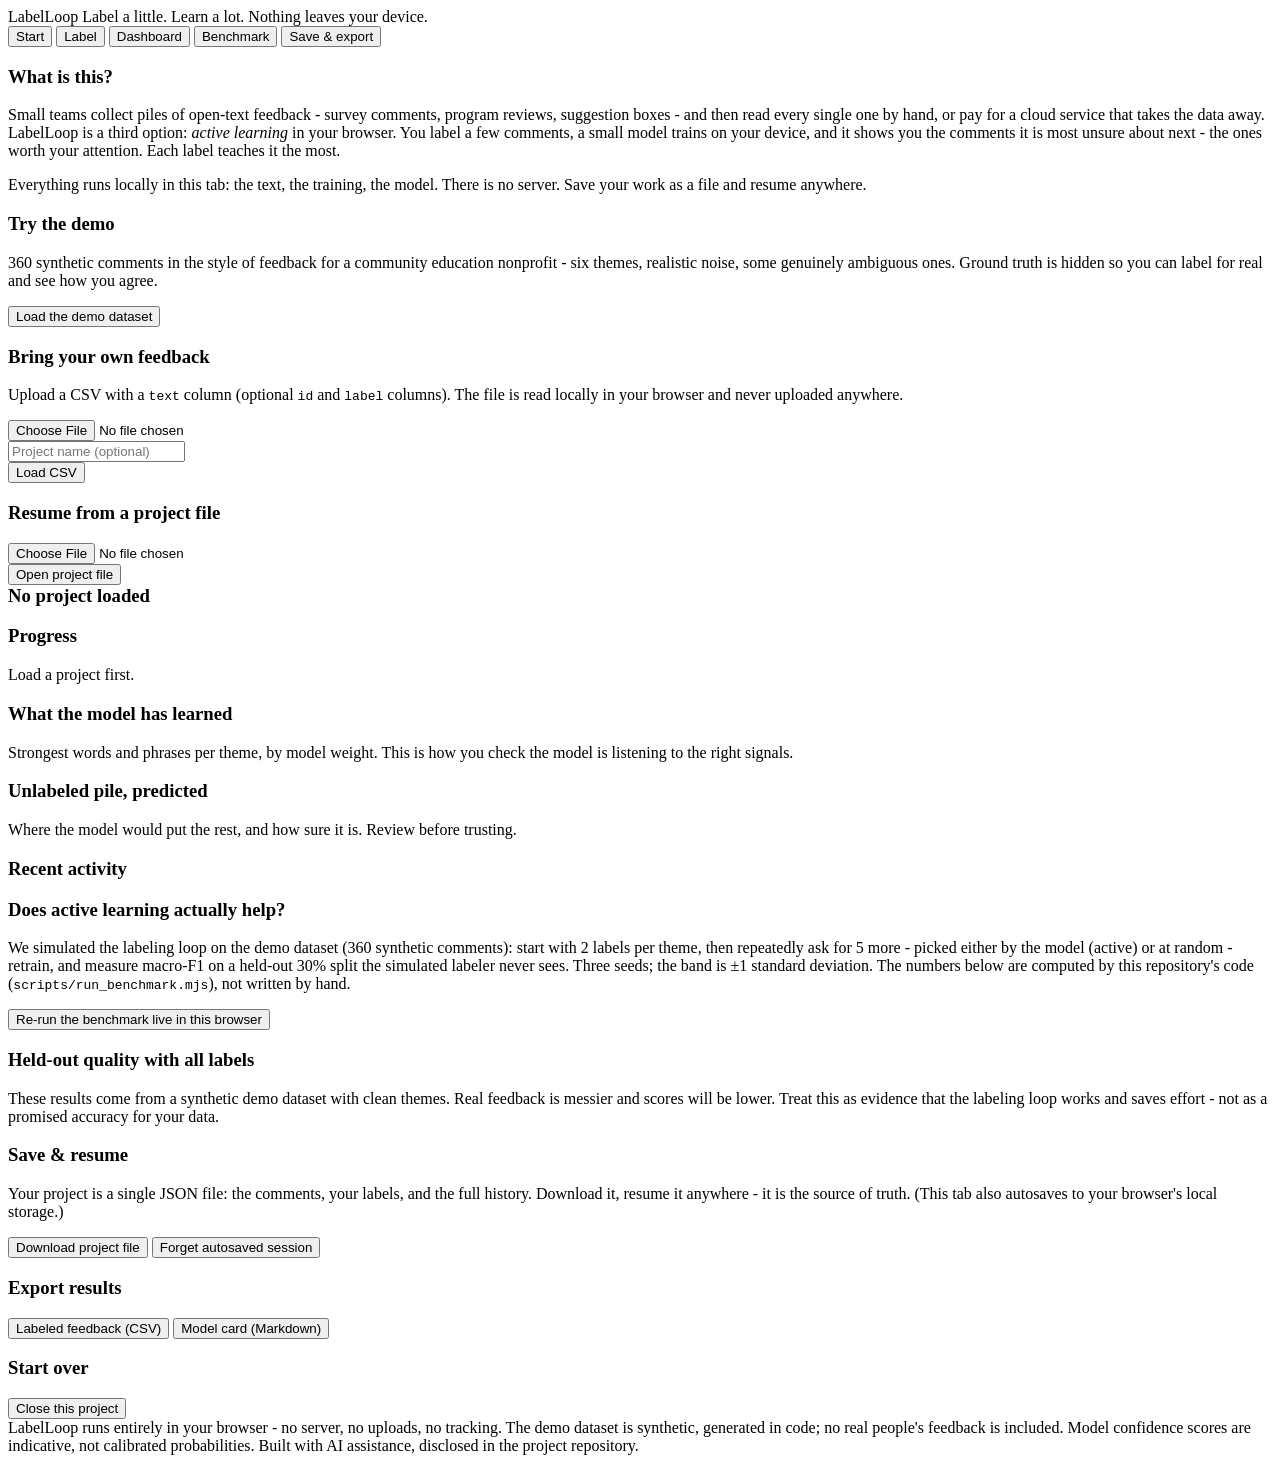
==== index.html @ e8eb0344 "Rename 1-index.html to index.html" ====
<!doctype html>
<html lang="en">
<head>
  <meta charset="utf-8" />
  <meta name="viewport" content="width=device-width, initial-scale=1" />
  <title>LabelLoop - active-learning triage for open-text feedback</title>
  <meta name="description" content="Label a few comments, and LabelLoop's in-browser model picks the ones worth your time next. Everything runs locally on your device." />
  <link rel="stylesheet" href="styles.css" />
</head>
<body>
  <header class="top">
    <span class="brand">LabelLoop</span>
    <span class="tagline">Label a little. Learn a lot. Nothing leaves your device.</span>
    <nav class="tabs" id="tabs">
      <button data-page="start" class="active">Start</button>
      <button data-page="label">Label</button>
      <button data-page="dashboard">Dashboard</button>
      <button data-page="benchmark">Benchmark</button>
      <button data-page="export">Save &amp; export</button>
    </nav>
  </header>

  <main>
    <!-- ---------------------------------------------------------- Start -->
    <section class="page active" id="page-start">
      <div class="panel">
        <h3>What is this?</h3>
        <p>
          Small teams collect piles of open-text feedback - survey comments, program
          reviews, suggestion boxes - and then read every single one by hand, or pay
          for a cloud service that takes the data away. LabelLoop is a third option:
          <em>active learning</em> in your browser. You label a few comments, a small
          model trains on your device, and it shows you the comments it is most unsure
          about next - the ones worth your attention. Each label teaches it the most.
        </p>
        <p class="muted small">
          Everything runs locally in this tab: the text, the training, the model.
          There is no server. Save your work as a file and resume anywhere.
        </p>
      </div>

      <div class="panel" id="resume-panel" style="display:none">
        <h3>Welcome back</h3>
        <p class="muted small" id="resume-summary"></p>
        <div class="upload-row">
          <button class="btn" id="btn-resume-local">Resume saved session</button>
          <button class="btn ghost" id="btn-discard-local">Discard</button>
        </div>
      </div>

      <div class="grid2">
        <div class="panel">
          <h3>Try the demo</h3>
          <p class="muted small">
            360 synthetic comments in the style of feedback for a community education
            nonprofit - six themes, realistic noise, some genuinely ambiguous ones.
            Ground truth is hidden so you can label for real and see how you agree.
          </p>
          <button class="btn" id="btn-demo">Load the demo dataset</button>
        </div>
        <div class="panel">
          <h3>Bring your own feedback</h3>
          <p class="muted small">
            Upload a CSV with a <code>text</code> column (optional <code>id</code> and
            <code>label</code> columns). The file is read locally in your browser and
            never uploaded anywhere.
          </p>
          <div class="upload-row">
            <input type="file" id="file-csv" accept=".csv,text/csv" />
          </div>
          <div class="upload-row">
            <input type="text" id="csv-project-name" placeholder="Project name (optional)" />
          </div>
          <button class="btn secondary" id="btn-load-csv">Load CSV</button>
        </div>
      </div>

      <div class="panel">
        <h3>Resume from a project file</h3>
        <div class="upload-row">
          <input type="file" id="file-project" accept=".json,application/json" />
        </div>
        <button class="btn secondary" id="btn-load-project">Open project file</button>
      </div>

      <div class="note" id="start-status" style="display:none"></div>
    </section>

    <!-- ---------------------------------------------------------- Label -->
    <section class="page" id="page-label">
      <div class="panel">
        <div style="display:flex; justify-content:space-between; align-items:baseline; flex-wrap:wrap; gap:8px">
          <h3 style="margin:0" id="label-project-name">No project loaded</h3>
          <span class="muted small" id="label-progress-text"></span>
        </div>
        <div class="progress-wrap" style="margin-top:10px"><div class="progress-fill" id="label-progress-fill" style="width:0%"></div></div>
        <div class="chips" id="label-class-chips"></div>
      </div>

      <div class="panel" id="label-work" style="display:none">
        <p class="muted small" id="suggestion-reason"></p>
        <div class="label-card" id="current-text"></div>
        <p class="small muted">What is this comment mainly about?</p>
        <div class="class-buttons" id="class-buttons"></div>
        <div class="upload-row">
          <input type="text" id="new-class-name" placeholder="or add a new theme&hellip;" style="max-width:240px" />
          <button class="btn ghost" id="btn-add-class">Add theme</button>
          <span style="flex:1"></span>
          <button class="btn ghost" id="btn-skip">Skip for now</button>
          <button class="btn ghost" id="btn-undo">Undo last</button>
        </div>
        <div id="after-label" style="display:none">
          <p class="small muted" style="margin-bottom:4px">What the model expected (indicative confidence, not calibrated):</p>
          <div id="conf-bars"></div>
        </div>
      </div>

      <div class="panel" id="label-queue-panel" style="display:none">
        <h3>Coming up</h3>
        <ul class="queue-list" id="queue-list"></ul>
      </div>
    </section>

    <!-- ------------------------------------------------------- Dashboard -->
    <section class="page" id="page-dashboard">
      <div class="panel">
        <h3>Progress</h3>
        <div id="dash-summary" class="muted small">Load a project first.</div>
        <div class="chips" id="dash-chips"></div>
      </div>
      <div class="grid2">
        <div class="panel">
          <h3>What the model has learned</h3>
          <p class="muted small">Strongest words and phrases per theme, by model weight. This is how you check the model is listening to the right signals.</p>
          <div id="top-terms" class="small"></div>
        </div>
        <div class="panel">
          <h3>Unlabeled pile, predicted</h3>
          <p class="muted small">Where the model would put the rest, and how sure it is. Review before trusting.</p>
          <div id="pred-dist" class="small"></div>
        </div>
      </div>
      <div class="panel" id="truth-panel" style="display:none">
        <h3>Demo ground truth check</h3>
        <p class="muted small">The demo set ships with hidden reference labels. This is how often your labels agree with them.</p>
        <div id="truth-stats" class="small"></div>
      </div>
      <div class="panel">
        <h3>Recent activity</h3>
        <ul class="queue-list" id="history-list"></ul>
      </div>
    </section>

    <!-- ------------------------------------------------------- Benchmark -->
    <section class="page" id="page-benchmark">
      <div class="panel">
        <h3>Does active learning actually help?</h3>
        <p class="muted small">
          We simulated the labeling loop on the demo dataset (360 synthetic comments):
          start with 2 labels per theme, then repeatedly ask for 5 more - picked either
          by the model (active) or at random - retrain, and measure macro-F1 on a
          held-out 30% split the simulated labeler never sees. Three seeds; the band is
          &plusmn;1 standard deviation. The numbers below are computed by this
          repository's code (<code>scripts/run_benchmark.mjs</code>), not written by hand.
        </p>
        <div class="upload-row">
          <button class="btn secondary" id="btn-rerun-bench">Re-run the benchmark live in this browser</button>
          <span class="muted small" id="bench-status"></span>
        </div>
      </div>
      <div class="panel">
        <div id="bench-chart"></div>
        <div id="bench-numbers" class="small" style="margin-top:10px"></div>
      </div>
      <div class="panel">
        <h3>Held-out quality with all labels</h3>
        <div id="final-report" class="small"></div>
      </div>
      <div class="notice">
        These results come from a synthetic demo dataset with clean themes. Real
        feedback is messier and scores will be lower. Treat this as evidence that the
        labeling loop works and saves effort - not as a promised accuracy for your data.
      </div>
    </section>

    <!-- ---------------------------------------------------------- Export -->
    <section class="page" id="page-export">
      <div class="panel">
        <h3>Save &amp; resume</h3>
        <p class="muted small">
          Your project is a single JSON file: the comments, your labels, and the full
          history. Download it, resume it anywhere - it is the source of truth.
          (This tab also autosaves to your browser's local storage.)
        </p>
        <div class="upload-row">
          <button class="btn" id="btn-download-project">Download project file</button>
          <button class="btn ghost" id="btn-clear-local">Forget autosaved session</button>
        </div>
      </div>
      <div class="panel">
        <h3>Export results</h3>
        <div class="upload-row">
          <button class="btn secondary" id="btn-download-csv">Labeled feedback (CSV)</button>
          <button class="btn secondary" id="btn-download-modelcard">Model card (Markdown)</button>
        </div>
      </div>
      <div class="panel">
        <h3>Start over</h3>
        <button class="btn ghost" id="btn-reset">Close this project</button>
      </div>
    </section>
  </main>

  <footer class="site">
    LabelLoop runs entirely in your browser - no server, no uploads, no tracking.
    The demo dataset is synthetic, generated in code; no real people's feedback is
    included. Model confidence scores are indicative, not calibrated probabilities.
    Built with AI assistance, disclosed in the project repository.
  </footer>

  <script type="module" src="app.js"></script>
</body>
</html>
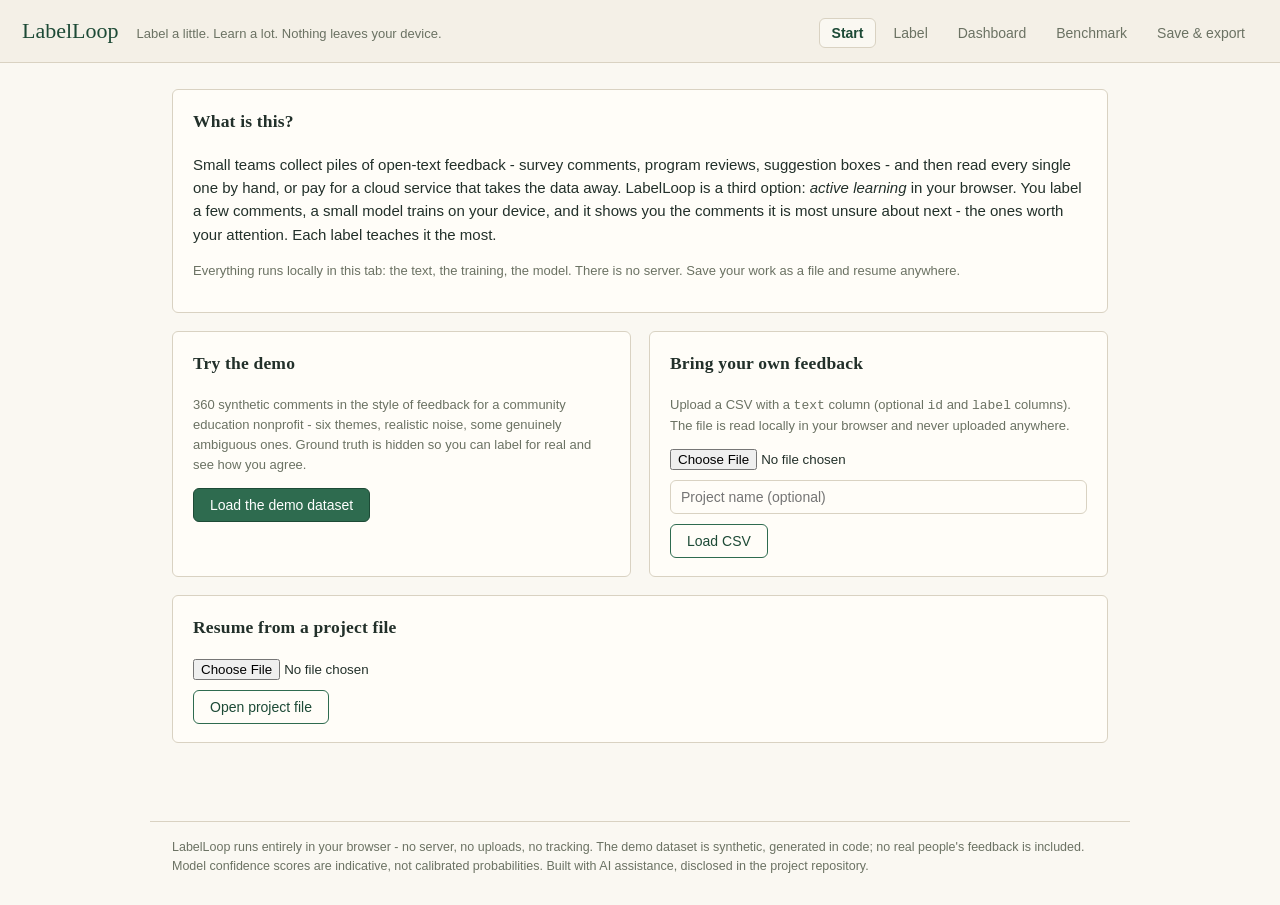
==== commit eaa77fe4: "Fix code reference in index.html" ====
--- a/index.html
+++ b/index.html
@@ -161,7 +161,7 @@
           by the model (active) or at random - retrain, and measure macro-F1 on a
           held-out 30% split the simulated labeler never sees. Three seeds; the band is
           &plusmn;1 standard deviation. The numbers below are computed by this
-          repository's code (<code>scripts/run_benchmark.mjs</code>), not written by hand.
+          repository's code (<code>run_benchmark.mjs</code>), not written by hand.
         </p>
         <div class="upload-row">
           <button class="btn secondary" id="btn-rerun-bench">Re-run the benchmark live in this browser</button>
--- a/styles.css
+++ b/styles.css
@@ -0,0 +1,220 @@
+/* LabelLoop - handcrafted light theme. Cream paper, ink text, one green accent,
+   thin borders, small radii. No card spam, no heavy shadows. */
+
+:root {
+  --paper: #faf8f2;
+  --panel: #f4f0e7;
+  --ink: #22302a;
+  --muted: #6b7263;
+  --line: #d9d2c2;
+  --accent: #2e6b4f;
+  --accent-ink: #1d4a36;
+  --warn: #b4552d;
+}
+
+* { box-sizing: border-box; }
+
+body {
+  margin: 0;
+  background: var(--paper);
+  color: var(--ink);
+  font-family: "Segoe UI", "Helvetica Neue", Arial, sans-serif;
+  font-size: 15px;
+  line-height: 1.55;
+}
+
+h1, h2, h3 {
+  font-family: Georgia, "Times New Roman", serif;
+  font-weight: 600;
+  letter-spacing: 0.01em;
+  color: var(--ink);
+}
+
+header.top {
+  border-bottom: 1px solid var(--line);
+  background: var(--panel);
+  padding: 14px 22px;
+  display: flex;
+  align-items: baseline;
+  gap: 18px;
+  flex-wrap: wrap;
+}
+
+header.top .brand {
+  font-family: Georgia, serif;
+  font-size: 22px;
+  color: var(--accent-ink);
+}
+
+header.top .tagline { color: var(--muted); font-size: 13px; }
+
+nav.tabs { display: flex; gap: 4px; margin-left: auto; flex-wrap: wrap; }
+
+nav.tabs button {
+  background: none;
+  border: 1px solid transparent;
+  border-radius: 6px;
+  padding: 6px 12px;
+  font-size: 14px;
+  color: var(--muted);
+  cursor: pointer;
+}
+
+nav.tabs button:hover { border-color: var(--line); color: var(--ink); }
+
+nav.tabs button.active {
+  background: var(--paper);
+  border-color: var(--line);
+  color: var(--accent-ink);
+  font-weight: 600;
+}
+
+main { max-width: 980px; margin: 0 auto; padding: 26px 22px 60px; }
+
+section.page { display: none; }
+section.page.active { display: block; }
+
+.panel {
+  background: #fffdf8;
+  border: 1px solid var(--line);
+  border-radius: 6px;
+  padding: 18px 20px;
+  margin-bottom: 18px;
+}
+
+.panel h3 { margin-top: 0; }
+
+button.btn {
+  background: var(--accent);
+  color: #fff;
+  border: 1px solid var(--accent-ink);
+  border-radius: 6px;
+  padding: 8px 16px;
+  font-size: 14px;
+  cursor: pointer;
+}
+
+button.btn:hover { background: var(--accent-ink); }
+
+button.btn.secondary {
+  background: none;
+  color: var(--accent-ink);
+  border-color: var(--accent);
+}
+
+button.btn.secondary:hover { background: var(--panel); }
+
+button.btn.ghost {
+  background: none;
+  border-color: var(--line);
+  color: var(--muted);
+}
+
+button.btn.ghost:hover { color: var(--ink); border-color: var(--muted); }
+
+button:disabled { opacity: 0.45; cursor: default; }
+
+.muted { color: var(--muted); }
+.small { font-size: 13px; }
+
+.label-card {
+  background: #fffdf8;
+  border: 1px solid var(--line);
+  border-left: 3px solid var(--accent);
+  border-radius: 6px;
+  padding: 20px 22px;
+  font-size: 17px;
+  font-family: Georgia, serif;
+  margin-bottom: 14px;
+  min-height: 72px;
+}
+
+.class-buttons { display: flex; flex-wrap: wrap; gap: 8px; margin: 12px 0; }
+
+.class-buttons button {
+  border: 1px solid var(--accent);
+  color: var(--accent-ink);
+  background: #f2f7f3;
+  border-radius: 6px;
+  padding: 7px 14px;
+  font-size: 14px;
+  cursor: pointer;
+}
+
+.class-buttons button:hover { background: var(--accent); color: #fff; }
+
+.confbar { display: flex; align-items: center; gap: 8px; margin: 3px 0; font-size: 13px; }
+.confbar .bar { height: 8px; background: var(--accent); border-radius: 3px; }
+.confbar .cls { width: 160px; color: var(--muted); }
+
+.chips { display: flex; flex-wrap: wrap; gap: 6px; margin: 8px 0; }
+
+.chip {
+  border: 1px solid var(--line);
+  border-radius: 12px;
+  padding: 2px 10px;
+  font-size: 12.5px;
+  color: var(--muted);
+  background: var(--panel);
+}
+
+.progress-wrap { background: var(--panel); border: 1px solid var(--line); border-radius: 6px; height: 12px; overflow: hidden; }
+.progress-fill { height: 100%; background: var(--accent); transition: width 0.2s; }
+
+table.plain { border-collapse: collapse; width: 100%; font-size: 14px; }
+table.plain th, table.plain td { border-bottom: 1px solid var(--line); padding: 6px 8px; text-align: left; }
+table.plain th { color: var(--muted); font-weight: 600; font-size: 12.5px; text-transform: uppercase; letter-spacing: 0.04em; }
+
+.notice {
+  border: 1px solid var(--line);
+  border-left: 3px solid var(--warn);
+  background: #fdf6ef;
+  border-radius: 6px;
+  padding: 10px 14px;
+  font-size: 13.5px;
+  margin-bottom: 14px;
+}
+
+.note {
+  border: 1px solid var(--line);
+  border-left: 3px solid var(--accent);
+  background: var(--panel);
+  border-radius: 6px;
+  padding: 10px 14px;
+  font-size: 13.5px;
+  margin-bottom: 14px;
+}
+
+.queue-list { list-style: none; padding: 0; margin: 8px 0; }
+.queue-list li {
+  border-bottom: 1px dashed var(--line);
+  padding: 6px 2px;
+  font-size: 13.5px;
+  color: var(--muted);
+}
+
+footer.site {
+  border-top: 1px solid var(--line);
+  padding: 16px 22px 30px;
+  color: var(--muted);
+  font-size: 12.5px;
+  max-width: 980px;
+  margin: 0 auto;
+}
+
+input[type="text"], textarea, select {
+  border: 1px solid var(--line);
+  border-radius: 6px;
+  padding: 8px 10px;
+  font-size: 14px;
+  background: #fffdf8;
+  color: var(--ink);
+  width: 100%;
+}
+
+.upload-row { display: flex; gap: 10px; align-items: center; flex-wrap: wrap; margin: 10px 0; }
+
+svg.chart { width: 100%; height: auto; display: block; }
+
+.grid2 { display: grid; grid-template-columns: 1fr 1fr; gap: 18px; }
+@media (max-width: 760px) { .grid2 { grid-template-columns: 1fr; } }
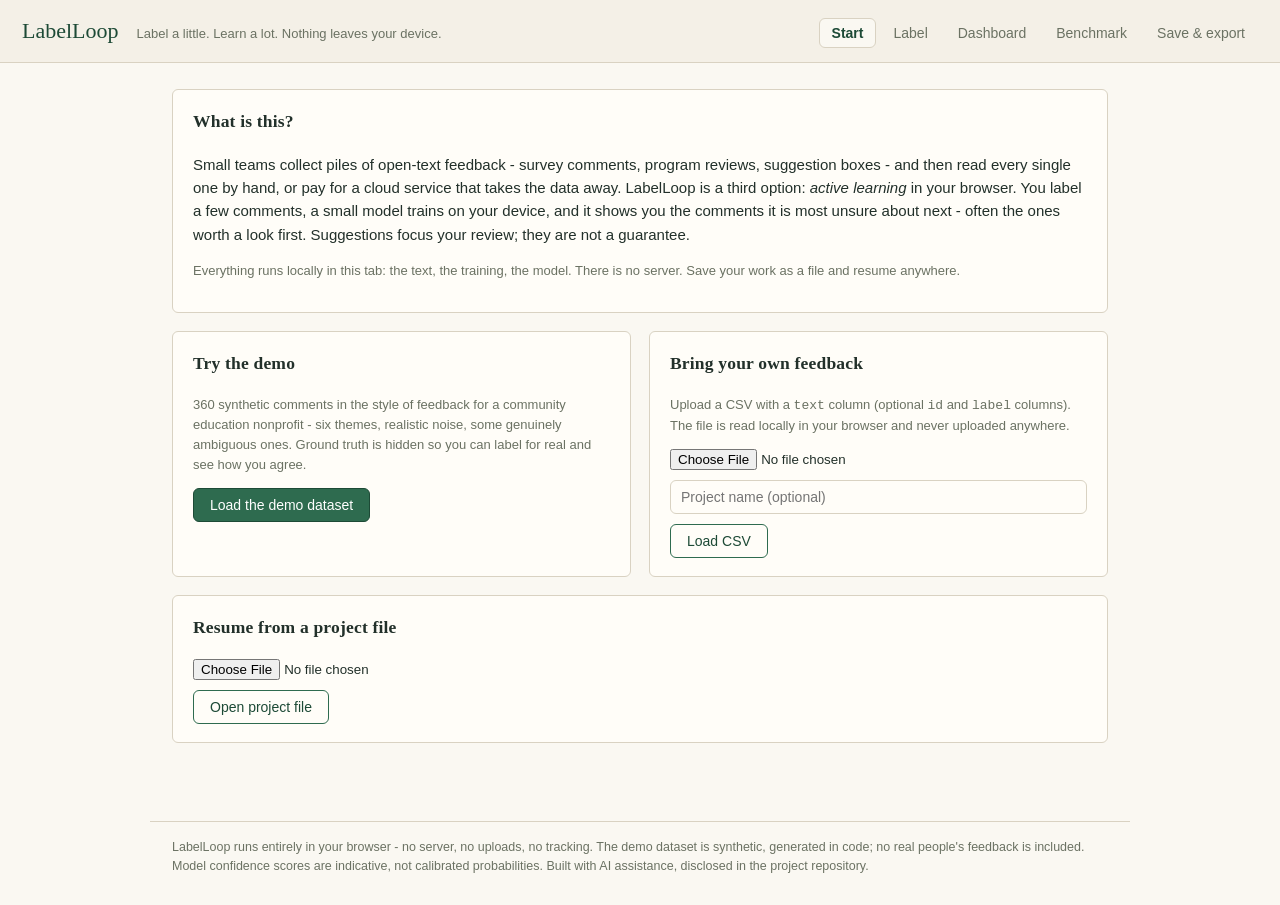
==== commit 37fa5965: "Update wording for clarity in index.html" ====
--- a/index.html
+++ b/index.html
@@ -31,7 +31,7 @@
           for a cloud service that takes the data away. LabelLoop is a third option:
           <em>active learning</em> in your browser. You label a few comments, a small
           model trains on your device, and it shows you the comments it is most unsure
-          about next - the ones worth your attention. Each label teaches it the most.
+          about next - often the ones worth a look first. Suggestions focus your review; they are not a guarantee.
         </p>
         <p class="muted small">
           Everything runs locally in this tab: the text, the training, the model.
@@ -179,7 +179,7 @@
       <div class="notice">
         These results come from a synthetic demo dataset with clean themes. Real
         feedback is messier and scores will be lower. Treat this as evidence that the
-        labeling loop works and saves effort - not as a promised accuracy for your data.
+        labeling loop works end to end - not as a promised accuracy for your data.
       </div>
     </section>
 
